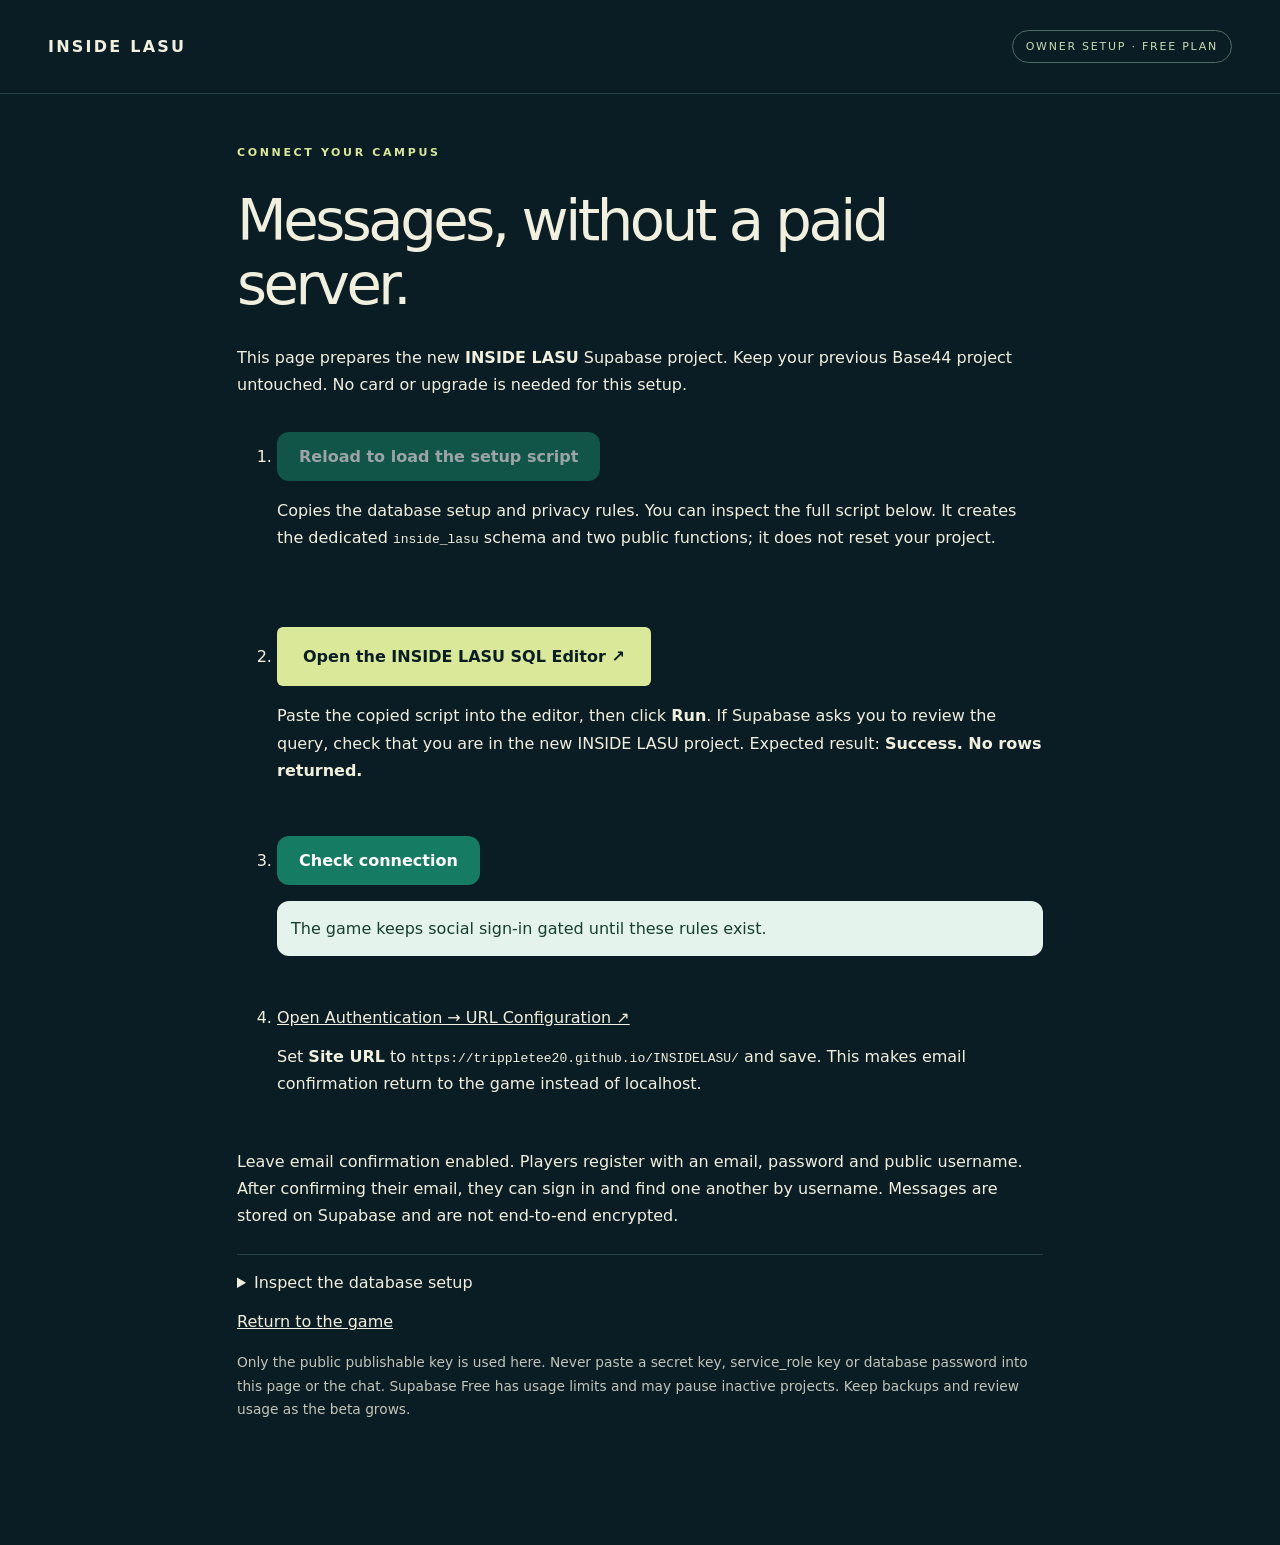
==== web/setup-social.html @ b0c1253c "Connect campus social features to Supabase Free with private database RPCs" ====
<!doctype html>
<html lang="en"><head><meta charset="utf-8"><meta name="viewport" content="width=device-width,initial-scale=1"><meta http-equiv="Content-Security-Policy" content="default-src 'self'; script-src 'self'; style-src 'self'; connect-src 'self' https://mwuagoxsbsayftvmyitb.supabase.co; object-src 'none'; base-uri 'self'"><title>Inside LASU · Free social setup</title><link rel="stylesheet" href="site.css"><link rel="stylesheet" href="setup-social.css"><script src="setup-social.js" defer></script></head>
<body><header><a class="brand" href="./">INSIDE LASU</a><span class="badge">OWNER SETUP · FREE PLAN</span></header>
<main class="setup"><p class="eyebrow">CONNECT YOUR CAMPUS</p><h1>Messages, without a paid server.</h1><p>This page prepares the new <strong>INSIDE LASU</strong> Supabase project. Keep your previous Base44 project untouched. No card or upgrade is needed for this setup.</p>
<ol><li><button id="copy-sql" disabled>Loading setup script…</button><p>Copies the database setup and privacy rules. You can inspect the full script below. It creates the dedicated <code>inside_lasu</code> schema and two public functions; it does not reset your project.</p></li>
<li><a class="play" href="https://supabase.com/dashboard/project/mwuagoxsbsayftvmyitb/sql/new" target="_blank" rel="noopener">Open the INSIDE LASU SQL Editor ↗</a><p>Paste the copied script into the editor, then click <strong>Run</strong>. If Supabase asks you to review the query, check that you are in the new INSIDE LASU project. Expected result: <strong>Success. No rows returned.</strong></p></li>
<li><button id="check-status">Check connection</button><p id="status" role="status" aria-live="polite">The game keeps social sign-in gated until these rules exist.</p></li>
<li><a href="https://supabase.com/dashboard/project/mwuagoxsbsayftvmyitb/auth/url-configuration" target="_blank" rel="noopener">Open Authentication → URL Configuration ↗</a><p>Set <strong>Site URL</strong> to <code>https://trippletee20.github.io/INSIDELASU/</code> and save. This makes email confirmation return to the game instead of localhost.</p></li></ol>
<p>Leave email confirmation enabled. Players register with an email, password and public username. After confirming their email, they can sign in and find one another by username. Messages are stored on Supabase and are not end-to-end encrypted.</p>
<details><summary>Inspect the database setup</summary><textarea id="sql" readonly aria-label="Inside LASU setup SQL" spellcheck="false"></textarea><a href="setup-social.sql" download>Download the SQL file</a></details>
<p><a href="play/index.html?v=supabase-v017">Return to the game</a></p><p class="small">Only the public publishable key is used here. Never paste a secret key, service_role key or database password into this page or the chat. Supabase Free has usage limits and may pause inactive projects. Keep backups and review usage as the beta grows.</p></main></body></html>
---- web/site.css ----
:root{color-scheme:dark;--bg:#0b1d24;--panel:#122b32;--cream:#f1f0de;--muted:#a7bbb6;--accent:#d9e899;--line:#294449;font-family:system-ui,-apple-system,BlinkMacSystemFont,"Segoe UI",sans-serif}*{box-sizing:border-box}body{margin:0;background:var(--bg);color:var(--cream)}a{color:inherit}header,main,footer{max-width:1320px;margin:auto}header{display:flex;align-items:center;justify-content:space-between;padding:30px 48px;border-bottom:1px solid var(--line)}.brand{text-decoration:none;font-weight:750;letter-spacing:.14em;display:flex;gap:13px;align-items:center}.mark{background:var(--accent);color:var(--bg);border-radius:9px;padding:11px 8px;letter-spacing:-.1em}.badge{font-size:11px;letter-spacing:.16em;border:1px solid #4c6d64;border-radius:30px;padding:9px 13px;color:#c8dbb4}.hero{display:grid;grid-template-columns:1fr 1.15fr;gap:60px;align-items:center;padding:90px 48px}.eyebrow{font-size:11px;letter-spacing:.24em;color:var(--accent);font-weight:700}h1{font-size:clamp(48px,6vw,84px);font-weight:500;letter-spacing:-.06em;line-height:1.02;margin:26px 0}p{line-height:1.7}.lead{max-width:430px;color:var(--muted);font-size:18px}.play{display:inline-flex;gap:64px;align-items:center;margin-top:24px;background:var(--accent);color:var(--bg);padding:20px 26px;border-radius:6px;font-size:18px;font-weight:700;text-decoration:none}.play:hover{background:#eff6c1}.play:focus-visible,a:focus-visible,summary:focus-visible{outline:3px solid white;outline-offset:6px}.requirements{font-size:12px;color:var(--muted);line-height:1.8;margin-top:20px}.campus{position:relative;background:#cbd7bd;border-radius:12px;overflow:hidden;transform:rotate(-2deg);border:8px solid #334c49;box-shadow:20px 30px 0 #10282d}.campus img{display:block;width:100%;height:450px;object-fit:cover}.map-caption{background:#102c2f;color:#dde6ca;display:flex;align-items:center;gap:10px;padding:18px;font-size:13px}.dot{width:7px;height:7px;border-radius:50%;background:var(--accent)}.activities{display:grid;grid-template-columns:repeat(3,1fr);gap:40px;padding:65px 48px;border-top:1px solid var(--line)}article span{color:#93b8a7;font-size:11px;letter-spacing:.14em}h2{font-size:25px;font-weight:500;letter-spacing:-.025em}article p,.notes p{color:var(--muted);font-size:15px}.getting-started{display:grid;grid-template-columns:1fr 1fr;gap:60px;margin:0 48px;padding:45px;background:var(--panel);border-radius:10px}.getting-started h2{font-size:34px;line-height:1.2}.getting-started ol{align-self:center;margin:0;padding-left:24px;color:#c6d5c9}.getting-started li{padding:10px}.notes{padding:60px 48px;max-width:1000px}.notes h2{font-size:19px}details{margin-top:25px;border-top:1px solid var(--line);padding-top:18px}summary{cursor:pointer}kbd{background:#264349;border-radius:4px;padding:2px 6px;font-family:inherit;font-size:.85em}footer{display:flex;justify-content:space-between;padding:30px 48px;border-top:1px solid var(--line);font-size:12px;color:var(--muted)}nav{display:flex;gap:24px}@media(max-width:850px){header{padding:22px}.hero{grid-template-columns:1fr;gap:40px;padding:50px 22px}.campus{transform:none}.campus img{height:330px}.activities{grid-template-columns:1fr;padding:40px 22px;gap:16px}.getting-started{margin:0 22px;padding:25px;grid-template-columns:1fr;gap:4px}.notes{padding:40px 22px}footer{padding:24px;display:block}nav{margin-top:20px}.play{gap:100px}}@media(prefers-reduced-motion:reduce){*{scroll-behavior:auto}}

@media(max-width:480px){header{align-items:flex-start;gap:14px;flex-direction:column}.play{width:min(100%,320px);justify-content:space-between;gap:32px}}
---- web/setup-social.css ----
.setup{max-width:850px;margin:50px auto;padding:0 22px 60px}.setup h1{font-size:clamp(2rem,6vw,3.6rem);line-height:1.12}.setup p{line-height:1.7}.setup li{padding:18px 0}.setup button{padding:15px 22px;border:0;border-radius:12px;background:#167b63;color:white;font:inherit;font-weight:700;cursor:pointer;min-height:48px}.setup button:disabled{opacity:.6;cursor:wait}.setup code{overflow-wrap:anywhere}.setup textarea{display:block;width:100%;height:340px;box-sizing:border-box;padding:16px;font:12px/1.5 monospace;background:#10232b;color:#d7eee4;border:1px solid #47746c;border-radius:12px;margin:15px 0}.setup .small{font-size:.86rem;opacity:.8}.setup .play{font-size:1rem;display:inline-block}#status{padding:14px;background:#e4f3ec;border-radius:12px;color:#173e32}
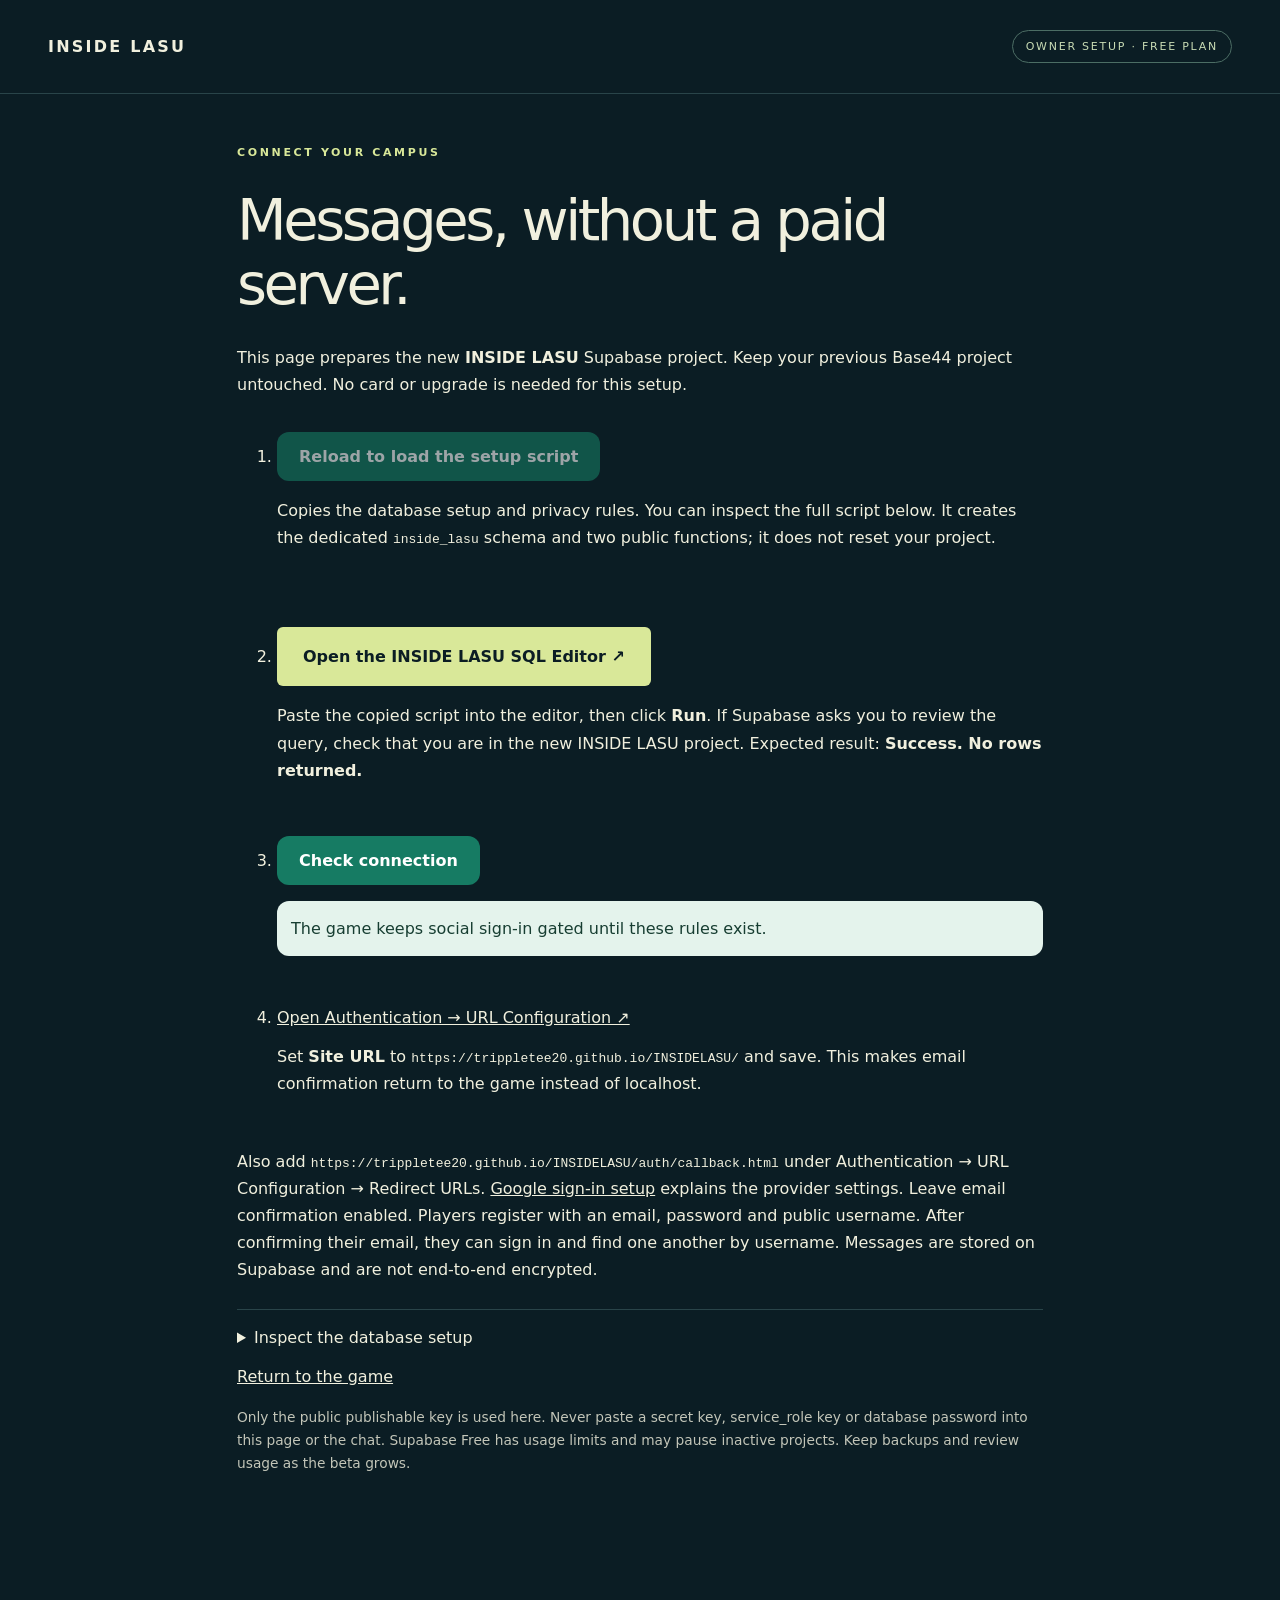
==== commit dabe6083: "Modernize campus HUD and add lightweight account callbacks and cached loading" ====
--- a/web/setup-social.html
+++ b/web/setup-social.html
@@ -6,6 +6,6 @@
 <li><a class="play" href="https://supabase.com/dashboard/project/mwuagoxsbsayftvmyitb/sql/new" target="_blank" rel="noopener">Open the INSIDE LASU SQL Editor ↗</a><p>Paste the copied script into the editor, then click <strong>Run</strong>. If Supabase asks you to review the query, check that you are in the new INSIDE LASU project. Expected result: <strong>Success. No rows returned.</strong></p></li>
 <li><button id="check-status">Check connection</button><p id="status" role="status" aria-live="polite">The game keeps social sign-in gated until these rules exist.</p></li>
 <li><a href="https://supabase.com/dashboard/project/mwuagoxsbsayftvmyitb/auth/url-configuration" target="_blank" rel="noopener">Open Authentication → URL Configuration ↗</a><p>Set <strong>Site URL</strong> to <code>https://trippletee20.github.io/INSIDELASU/</code> and save. This makes email confirmation return to the game instead of localhost.</p></li></ol>
-<p>Leave email confirmation enabled. Players register with an email, password and public username. After confirming their email, they can sign in and find one another by username. Messages are stored on Supabase and are not end-to-end encrypted.</p>
+<p>Also add <code>https://trippletee20.github.io/INSIDELASU/auth/callback.html</code> under Authentication → URL Configuration → Redirect URLs. <a href="setup-google.html">Google sign-in setup</a> explains the provider settings. Leave email confirmation enabled. Players register with an email, password and public username. After confirming their email, they can sign in and find one another by username. Messages are stored on Supabase and are not end-to-end encrypted.</p>
 <details><summary>Inspect the database setup</summary><textarea id="sql" readonly aria-label="Inside LASU setup SQL" spellcheck="false"></textarea><a href="setup-social.sql" download>Download the SQL file</a></details>
 <p><a href="play/index.html?v=supabase-v017">Return to the game</a></p><p class="small">Only the public publishable key is used here. Never paste a secret key, service_role key or database password into this page or the chat. Supabase Free has usage limits and may pause inactive projects. Keep backups and review usage as the beta grows.</p></main></body></html>
